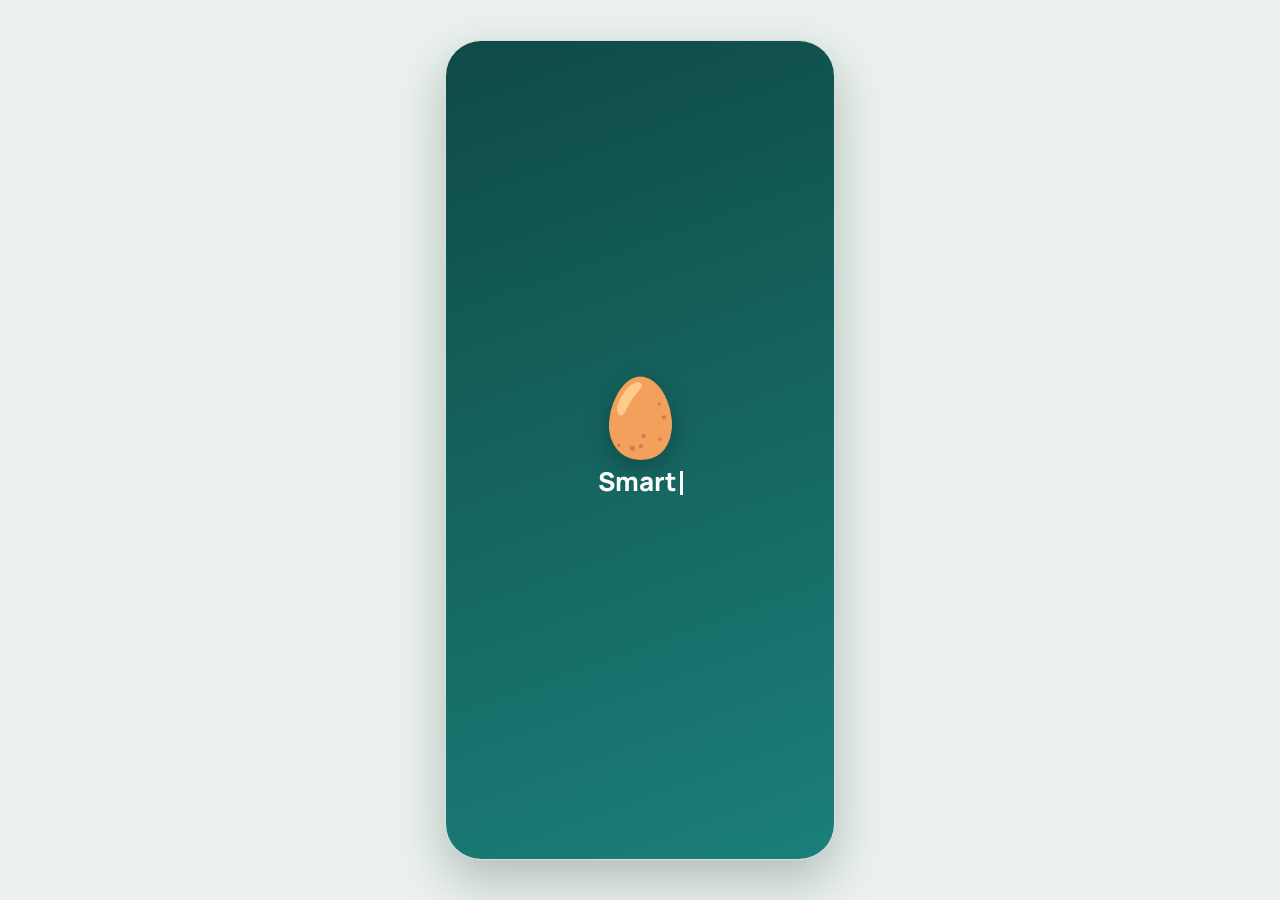
==== index.html @ caafd358 "Rename index (1).html to index.html" ====
<!DOCTYPE html>
<html lang="en">
<head>
<meta charset="utf-8">
<meta name="viewport" content="width=device-width, initial-scale=1, viewport-fit=cover">
<meta name="theme-color" content="#1b7f79">
<title>SmartHatch · IoT Egg Incubator App</title>
<link href="https://fonts.googleapis.com/css2?family=Manrope:wght@400;600;800&display=swap" rel="stylesheet">
<link rel="stylesheet" href="style.css">
</head>
<body>
<div class="phone">

  <section id="splash" class="sc">
    <div class="egg pop">🥚</div>
    <h2 id="nm" class="car"></h2>
    <small id="tg">Smart incubation for small farms</small>
  </section>

  <section id="login" class="sc off">
    <div class="logo">🥚</div>
    <h2 id="lt">Welcome Back</h2>
    <p id="ls">Login to monitor your incubator</p>
    <div class="seg" id="tabsL"><button class="on" onclick="lmode('in')">Login</button><button onclick="lmode('up')">Sign up</button></div>
    <input class="fld off" id="nm2" placeholder="Full name" autocomplete="name">
    <input class="fld" id="em" type="email" placeholder="Email" autocomplete="email">
    <input class="fld" id="pw" type="password" placeholder="Password" autocomplete="current-password">
    <div class="err" id="er"></div>
    <button class="btn" id="mainB" onclick="doAuth()">Login</button>
    <button class="lnk" id="fp" onclick="lmode('fg')">Forgot password?</button>
    <div class="or">or</div>
    <button class="soc" onclick="social('Google')"><b style="background:#ea4335">G</b>Login with Google</button>
    <button class="soc" onclick="social('Facebook')"><b style="background:#1877f2">f</b>Login with Facebook</button>
  </section>

  <section id="ready" class="sc off">
    <div class="egg bounce">🥚</div>
    <h2>SmartHatch</h2>
    <small id="gu">Your incubator is ready</small>
    <button class="btn go" id="goBtn">Let’s go</button>
  </section>

  <div id="conn" class="off">
    <div class="cbox">
      <h3>Connecting to incubator</h3>
      <ul>
        <li>Searching for INC-001</li>
        <li>Joining home Wi-Fi</li>
        <li>Syncing cloud database</li>
      </ul>
    </div>
  </div>

  <header>
    <div><h1>SmartHatch</h1><small id="sub"></small></div>
    <div class="hb">
      <div class="bell" id="bell" role="button" tabindex="0" aria-label="Alerts">🔔<b id="bc" class="off">0</b></div>
      <div class="bell" id="av" role="button" tabindex="0" aria-label="Settings">👤</div>
    </div>
  </header>
  <main id="main"></main>
  <nav id="nav"></nav>
  <div class="toast off" id="toast"></div>
</div>
<script src="app.js"></script>
</body>
</html>
---- style.css ----
:root{--bg:#eaf1ee;--card:#fff;--ink:#12261f;--mut:#5d7068;--line:#d5e0db;--acc:#1b7f79;--heat:#e8871e;--ok:#2e9e5b;--bad:#d64545;--soft:#f3f7f5;--nav:#fff}
:root[data-theme=dark]{--bg:#0d1714;--card:#16251f;--ink:#e6f1ec;--mut:#92a89f;--line:#26382f;--soft:#1b2d26;--nav:#122019;--acc:#3dbdb4}
*{box-sizing:border-box;-webkit-tap-highlight-color:transparent}
body{margin:0;font:400 14px Manrope,system-ui,-apple-system,"Segoe UI",sans-serif;background:var(--bg);color:var(--ink);min-height:100vh;display:flex;justify-content:center;align-items:center}
.off{display:none!important}
.phone{width:390px;max-width:100%;height:820px;max-height:100vh;background:var(--bg);border-radius:36px;border:1px solid var(--line);overflow:hidden;display:flex;flex-direction:column;box-shadow:0 20px 50px rgba(10,30,25,.25);position:relative}
@media(max-width:480px){body{display:block}.phone{width:100%;height:100vh;height:100dvh;max-height:none;border-radius:0;border:0;box-shadow:none}}
header{padding:calc(14px + env(safe-area-inset-top,0px)) 18px 8px;display:flex;justify-content:space-between;align-items:center}
h1{font-size:19px;margin:0;font-weight:800}header small{color:var(--mut);font-size:12px;display:flex;align-items:center;gap:6px;margin-top:2px}
.hb{display:flex;gap:8px}.d{width:8px;height:8px;border-radius:50%;background:var(--mut)}.d.g{background:var(--ok)}.d.r{background:var(--bad)}
.bell{position:relative;width:38px;height:38px;border-radius:12px;background:var(--card);border:1px solid var(--line);display:grid;place-items:center;cursor:pointer;font-size:17px}
.bell b{position:absolute;top:-4px;right:-4px;background:var(--bad);color:#fff;font-size:10px;border-radius:9px;padding:1px 5px}
main{flex:1;overflow-y:auto;padding:4px 16px 34px}
.card{background:var(--card);border:1px solid var(--line);border-radius:16px;padding:14px;margin-bottom:12px}
.card h3{margin:0 0 10px;font-size:14px;font-weight:800}
.row{display:flex;justify-content:space-between;align-items:center;gap:10px}
.grid{display:grid;grid-template-columns:1fr 1fr;gap:10px}
.mut{color:var(--mut);font-size:13px;margin:0}.item{padding:11px 0;border-bottom:1px solid var(--line)}.item:last-child{border:0;padding-bottom:0}.item:first-of-type{padding-top:0}
.item p{margin:2px 0 0;font-size:12px;color:var(--mut)}
.hero{background:linear-gradient(135deg,#145e5a,#1b7f79);color:#fff;border:0}
.hero .big{font-size:34px;font-weight:800;line-height:1.1}.hero .big span{font-size:15px;font-weight:600}.hero small{opacity:.85}
.hero .seg{margin-top:12px}.hero .seg button{background:rgba(255,255,255,.16);color:#fff;border-color:rgba(255,255,255,.3)}
.bar{height:8px;border-radius:5px;background:rgba(255,255,255,.25);margin-top:10px;overflow:hidden}.bar i{display:block;height:100%;background:#ffd08a}
.tile{text-align:center}.tile .l{font-size:12px;color:var(--mut)}
.chip{font-size:11px;font-weight:700;padding:3px 9px;border-radius:20px;background:var(--soft);color:var(--mut);border:1px solid var(--line)}
.chip.ok{color:var(--ok);border-color:var(--ok)}.chip.bad{color:var(--bad);border-color:var(--bad)}.chip.warn{color:var(--heat);border-color:var(--heat)}.chip.lt{background:rgba(255,255,255,.18);color:#fff;border:0}
.leg{display:flex;gap:14px;font-size:12px;color:var(--mut);margin-top:4px}.leg i{display:inline-block;width:10px;height:10px;border-radius:3px;margin-right:5px}
.tl{display:flex;justify-content:space-between;position:relative}.tl::before{content:"";position:absolute;left:9%;right:9%;top:10px;height:3px;background:var(--line)}
.tl div{position:relative;text-align:center;flex:1;font-size:11px;font-weight:700}.tl i{display:block;width:16px;height:16px;border-radius:50%;background:var(--card);border:3px solid var(--line);margin:2px auto 6px}.tl .done i{background:var(--acc);border-color:var(--acc)}.tl small{display:block;color:var(--mut);font-weight:600}
.meter{height:8px;background:var(--soft);border-radius:5px;overflow:hidden;margin-top:6px}.meter i{display:block;height:100%;background:var(--acc)}
.seg{display:flex;gap:6px;flex-wrap:wrap}.seg button{flex:1;min-width:70px;padding:9px 4px;border-radius:10px;border:1px solid var(--line);background:var(--soft);color:var(--ink);font:700 12px Manrope,system-ui,sans-serif;cursor:pointer}
.seg button.on{background:var(--acc);color:#fff;border-color:var(--acc)}
.btn{width:100%;padding:12px;border-radius:12px;border:0;background:var(--acc);color:#fff;font:800 14px Manrope,system-ui,sans-serif;cursor:pointer}
.btn.alt{background:var(--soft);color:var(--ink);border:1px solid var(--line)}.btn.red{background:var(--bad)}.btn.sm{width:auto;padding:10px 14px;white-space:nowrap}.btn:disabled{opacity:.45;cursor:not-allowed}
.sw{width:46px;height:26px;border-radius:14px;background:var(--line);position:relative;border:0;cursor:pointer;flex:none}
.sw::after{content:"";position:absolute;top:3px;left:3px;width:20px;height:20px;border-radius:50%;background:#fff}.sw.on{background:var(--acc)}.sw.on::after{left:23px}.sw:disabled{opacity:.4;cursor:not-allowed}
input[type=range]{width:100%;accent-color:var(--acc)}
.fld{width:100%;padding:13px 14px;border-radius:12px;border:1px solid var(--line);background:var(--card);color:var(--ink);font:600 14px Manrope,system-ui,sans-serif}.fld:focus{outline:2px solid var(--acc);border-color:var(--acc)}
.tw{overflow:auto;max-height:320px}table{border-collapse:collapse;width:100%;font-size:11.5px;white-space:nowrap}
th{text-align:left;color:var(--mut);font-weight:700;padding:6px 8px;border-bottom:1px solid var(--line);position:sticky;top:0;background:var(--card)}td{padding:6px 8px;border-bottom:1px solid var(--line)}
.path{font:11.5px ui-monospace,Menlo,Consolas,monospace;background:var(--soft);padding:2px 6px;border-radius:6px;word-break:break-all}
.tree{font-size:12px;line-height:1.7;color:var(--mut)}.tree b{color:var(--ink)}
.sync{display:flex;align-items:center;gap:10px;font-size:12px}.dot{width:9px;height:9px;border-radius:50%;background:var(--ok);box-shadow:0 0 0 4px rgba(46,158,91,.2)}.dot.r{background:var(--bad);box-shadow:none}
.batt{height:22px;border:2px solid var(--ink);border-radius:6px;position:relative;margin:8px 0}.batt i{position:absolute;inset:2px;background:var(--ok);border-radius:3px;display:block}
.lock{text-align:center;padding:34px 10px 22px}.lock h2{margin:14px 0 6px;font-size:20px}.lock p{margin:0;color:var(--mut);line-height:1.6;font-size:13px}
.ghost{width:92px;height:92px;border-radius:50%;margin:0 auto;display:grid;place-items:center;background:var(--soft);border:2px dashed var(--line);color:var(--mut)}
.sk{height:84px;border-radius:16px;margin-bottom:12px;background:linear-gradient(90deg,var(--soft) 25%,var(--line) 50%,var(--soft) 75%);background-size:200% 100%;animation:sh 1.6s linear infinite}.sk.s2{height:130px}.sk.s3{height:60px}
nav{position:relative;z-index:5;display:flex;align-items:flex-end;background:var(--nav);border-top:1px solid var(--line);padding:6px 6px calc(8px + env(safe-area-inset-bottom,0px))}
nav>button{flex:1;background:none;border:0;color:var(--mut);font:600 10.5px Manrope,system-ui,sans-serif;display:flex;flex-direction:column;align-items:center;gap:2px;padding:6px 0;cursor:pointer}
nav>button span{font-size:19px}nav>button.on{color:var(--acc)}
.fabw{flex:0 0 80px;position:relative;display:flex;justify-content:center}
.fab{width:60px;height:60px;border-radius:50%;border:0;margin-top:-34px;background:#4a5a54;color:#fff;display:grid;place-items:center;cursor:pointer;box-shadow:0 8px 20px rgba(0,0,0,.3);position:relative;transition:background .3s,box-shadow .3s}
.fab.on{background:linear-gradient(135deg,#2ec27e,#1b9a6a);box-shadow:0 0 0 6px rgba(46,194,126,.2),0 8px 22px rgba(46,194,126,.5)}
.fab:not(.on)::after{content:"";position:absolute;inset:-4px;border-radius:50%;border:2px solid var(--acc);animation:fp 1.8s ease-out infinite}
.hint{position:absolute;bottom:62px;background:var(--ink);color:var(--bg);font-size:11px;font-weight:700;padding:5px 10px;border-radius:9px;white-space:nowrap;animation:bob 1.6s ease-in-out infinite}
.toast{position:absolute;left:14px;right:14px;top:70px;background:var(--ink);color:var(--bg);padding:11px 14px;border-radius:12px;font-size:13px;font-weight:600;z-index:40;animation:ti .35s}
#conn{position:absolute;inset:0;z-index:30;background:rgba(8,20,16,.62);display:grid;place-items:center;backdrop-filter:blur(4px)}
.cbox{background:var(--card);border-radius:20px;padding:22px;width:84%}.cbox h3{margin:0 0 14px;font-size:16px}.cbox ul{list-style:none;margin:0;padding:0}.cbox li{padding:8px 0;color:var(--mut);font-weight:600}
.cbox li::before{content:"";display:inline-block;width:18px;height:18px;border-radius:50%;border:2px solid var(--line);margin-right:10px;vertical-align:-4px;text-align:center;line-height:14px;font-size:11px;color:#fff}
.cbox li.run{color:var(--ink)}.cbox li.run::before{border-top-color:var(--acc);animation:sp .7s linear infinite}
.cbox li.ok{color:var(--ink)}.cbox li.ok::before{content:"✓";background:var(--ok);border-color:var(--ok)}
.sc{position:absolute;inset:0;z-index:20;background:linear-gradient(160deg,#0f4a47,#1b7f79);color:#fff;display:flex;flex-direction:column;align-items:center;justify-content:center;gap:10px;padding:24px;text-align:center;animation:fi .5s}
.sc h2{margin:0;font-size:26px;font-weight:800;min-height:34px}.sc small{opacity:.85}#tg{opacity:0;transition:opacity .6s}
.egg{font-size:76px;position:relative;line-height:1;filter:drop-shadow(0 8px 12px rgba(0,0,0,.25))}
.egg.pop{animation:pop .9s cubic-bezier(.3,1.6,.5,1) both}
.egg.pop::before{content:"";position:absolute;left:50%;top:50%;width:90px;height:90px;margin:-45px;border-radius:50%;border:3px solid #ffd08a;animation:ring 1s .25s ease-out both}
.egg.bounce{animation:bn 1s ease-in-out infinite}
.car::after{content:"";display:inline-block;width:3px;height:24px;background:#fff;margin-left:3px;vertical-align:-4px;animation:bl .7s steps(1) infinite}
#login{background:var(--bg);color:var(--ink);justify-content:flex-start;align-items:stretch;text-align:left;overflow-y:auto;padding-top:max(44px,env(safe-area-inset-top,0px))}
#login .logo{text-align:center;font-size:46px}#login h2{text-align:center}#login p{margin:0 0 6px;text-align:center;color:var(--mut);font-size:13px}
.soc{display:flex;align-items:center;justify-content:center;gap:10px;width:100%;padding:12px;border-radius:12px;border:1px solid var(--line);background:var(--card);color:var(--ink);font:700 14px Manrope,system-ui,sans-serif;cursor:pointer}
.soc b{width:22px;height:22px;border-radius:50%;display:grid;place-items:center;color:#fff;font-size:13px}
.lnk{background:none;border:0;color:var(--acc);font:700 13px Manrope,system-ui,sans-serif;cursor:pointer;padding:4px}
.or{display:flex;align-items:center;gap:10px;color:var(--mut);font-size:12px}.or::before,.or::after{content:"";flex:1;height:1px;background:var(--line)}
.err{color:var(--bad);font-size:12px;min-height:16px}.btn.go{background:#fff;color:#0f4a47;width:auto;padding:14px 46px;margin-top:18px;font-size:16px}
.leave{animation:lv .6s ease-in forwards!important}
button:focus-visible,.bell:focus-visible{outline:2px solid var(--acc);outline-offset:2px}
.btn,.seg button,.soc,.bell,nav>button,.fab{transition:transform .15s,background .3s}.btn:active,.seg button:active,.soc:active,.bell:active,nav>button:active,.fab:active{transform:scale(.94)}
@keyframes fi{from{opacity:0}}@keyframes sh{to{background-position:-200% 0}}@keyframes sp{to{transform:rotate(360deg)}}
@keyframes fp{from{transform:scale(1);opacity:.9}to{transform:scale(1.55);opacity:0}}@keyframes bob{50%{transform:translateY(-5px)}}
@keyframes pop{0%{transform:scale(0) rotate(-25deg)}100%{transform:scale(1) rotate(0)}}@keyframes ring{from{transform:scale(.3);opacity:1}to{transform:scale(2.4);opacity:0}}
@keyframes bn{0%,100%{transform:translateY(0)}45%{transform:translateY(-46px) scale(.96,1.05)}85%{transform:translateY(0) scale(1.12,.88)}}
@keyframes bl{50%{opacity:0}}@keyframes lv{to{transform:scale(1.5);opacity:0}}@keyframes ti{from{opacity:0;transform:translateY(-14px)}}
@keyframes up{from{opacity:0;transform:translateY(16px)}}@keyframes gw{from{width:0}}@keyframes dr{from{stroke-dashoffset:600}}@keyframes rg{from{stroke-dasharray:0 238.8}}
main.enter>*{animation:up .5s cubic-bezier(.2,.8,.3,1) both}
main.enter .meter i,main.enter .bar i,main.enter .batt i{animation:gw .9s .2s ease-out both}
main.enter polyline{stroke-dasharray:600;animation:dr 1.1s .2s ease-out both}
main.enter svg circle+circle{animation:rg 1s .2s ease-out both}
#login:not(.off)>*{animation:up .5s cubic-bezier(.2,.8,.3,1) both}
#ready:not(.off)>:nth-child(n+2){animation:up .6s both}#ready:not(.off)>:nth-child(2){animation-delay:.2s}#ready:not(.off)>:nth-child(3){animation-delay:.35s}#ready:not(.off)>:nth-child(4){animation-delay:.5s}
@media(prefers-reduced-motion:reduce){*,*::before,*::after{animation:none!important;transition:none!important}}
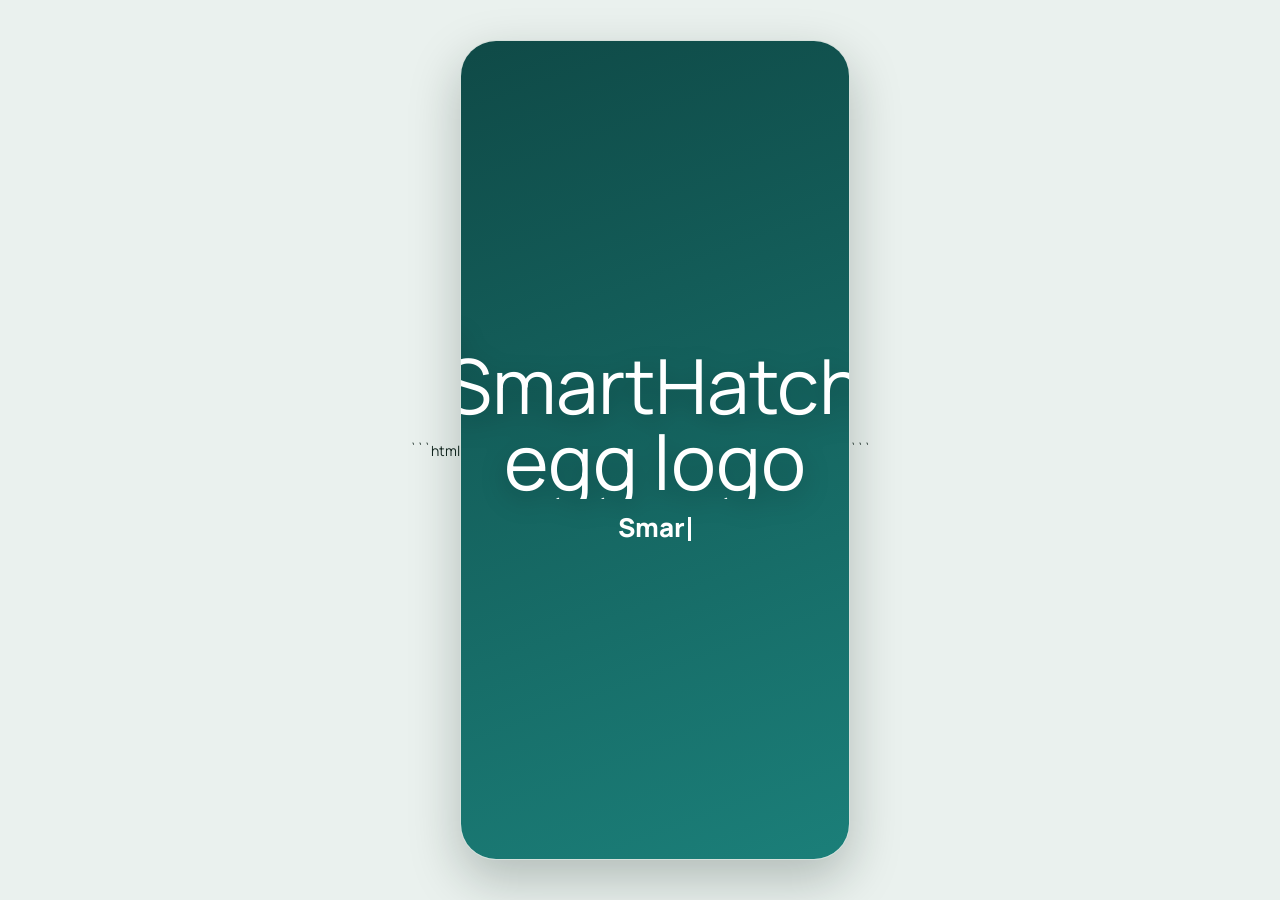
==== commit 0511ae31: "Update index.html" ====
--- a/index.html
+++ b/index.html
@@ -1,67 +1,182 @@
+```html
 <!DOCTYPE html>
 <html lang="en">
 <head>
-<meta charset="utf-8">
-<meta name="viewport" content="width=device-width, initial-scale=1, viewport-fit=cover">
-<meta name="theme-color" content="#1b7f79">
-<title>SmartHatch · IoT Egg Incubator App</title>
-<link href="https://fonts.googleapis.com/css2?family=Manrope:wght@400;600;800&display=swap" rel="stylesheet">
-<link rel="stylesheet" href="style.css">
+  <meta charset="utf-8">
+  <meta name="viewport" content="width=device-width, initial-scale=1, viewport-fit=cover">
+  <meta name="theme-color" content="#1b7f79">
+
+  <title>SmartHatch · IoT Egg Incubator App</title>
+
+  <link
+    href="https://fonts.googleapis.com/css2?family=Manrope:wght@400;600;800&display=swap"
+    rel="stylesheet"
+  >
+
+  <link rel="stylesheet" href="style.css">
 </head>
+
 <body>
-<div class="phone">
+  <div class="phone">
 
-  <section id="splash" class="sc">
-    <div class="egg pop">🥚</div>
-    <h2 id="nm" class="car"></h2>
-    <small id="tg">Smart incubation for small farms</small>
-  </section>
+    <!-- SPLASH SCREEN -->
+    <section id="splash" class="sc">
+      <div class="egg pop">
+        <img
+          src="egg-logo.png"
+          alt="SmartHatch egg logo"
+          class="egg-logo"
+        >
+      </div>
 
-  <section id="login" class="sc off">
-    <div class="logo">🥚</div>
-    <h2 id="lt">Welcome Back</h2>
-    <p id="ls">Login to monitor your incubator</p>
-    <div class="seg" id="tabsL"><button class="on" onclick="lmode('in')">Login</button><button onclick="lmode('up')">Sign up</button></div>
-    <input class="fld off" id="nm2" placeholder="Full name" autocomplete="name">
-    <input class="fld" id="em" type="email" placeholder="Email" autocomplete="email">
-    <input class="fld" id="pw" type="password" placeholder="Password" autocomplete="current-password">
-    <div class="err" id="er"></div>
-    <button class="btn" id="mainB" onclick="doAuth()">Login</button>
-    <button class="lnk" id="fp" onclick="lmode('fg')">Forgot password?</button>
-    <div class="or">or</div>
-    <button class="soc" onclick="social('Google')"><b style="background:#ea4335">G</b>Login with Google</button>
-    <button class="soc" onclick="social('Facebook')"><b style="background:#1877f2">f</b>Login with Facebook</button>
-  </section>
+      <h2 id="nm" class="car"></h2>
+      <small id="tg">Smart incubation for small farms</small>
+    </section>
 
-  <section id="ready" class="sc off">
-    <div class="egg bounce">🥚</div>
-    <h2>SmartHatch</h2>
-    <small id="gu">Your incubator is ready</small>
-    <button class="btn go" id="goBtn">Let’s go</button>
-  </section>
+    <!-- LOGIN AND SIGN-UP -->
+    <section id="login" class="sc off">
+      <div class="logo">
+        <img
+          src="egg-logo.png"
+          alt="SmartHatch logo"
+          class="egg-logo"
+        >
+      </div>
 
-  <div id="conn" class="off">
-    <div class="cbox">
-      <h3>Connecting to incubator</h3>
-      <ul>
-        <li>Searching for INC-001</li>
-        <li>Joining home Wi-Fi</li>
-        <li>Syncing cloud database</li>
-      </ul>
+      <h2 id="lt">Welcome Back</h2>
+      <p id="ls">Login to monitor your incubator</p>
+
+      <div class="seg" id="tabsL">
+        <button class="on" onclick="lmode('in')">Login</button>
+        <button onclick="lmode('up')">Sign up</button>
+      </div>
+
+      <input
+        class="fld off"
+        id="nm2"
+        type="text"
+        placeholder="Full name"
+        autocomplete="name"
+      >
+
+      <input
+        class="fld"
+        id="em"
+        type="email"
+        placeholder="Email"
+        autocomplete="email"
+      >
+
+      <input
+        class="fld"
+        id="pw"
+        type="password"
+        placeholder="Password"
+        autocomplete="current-password"
+      >
+
+      <div class="err" id="er" role="alert"></div>
+
+      <button class="btn" id="mainB" onclick="doAuth()">
+        Login
+      </button>
+
+      <button class="lnk" id="fp" onclick="lmode('fg')">
+        Forgot password?
+      </button>
+
+      <div class="or">or</div>
+
+      <button class="soc" onclick="social('Google')">
+        <b style="background:#ea4335">G</b>
+        Login with Google
+      </button>
+
+      <button class="soc" onclick="social('Facebook')">
+        <b style="background:#1877f2">f</b>
+        Login with Facebook
+      </button>
+    </section>
+
+    <!-- INCUBATOR READY SCREEN -->
+    <section id="ready" class="sc off">
+      <div class="egg bounce">
+        <img
+          src="egg-logo.png"
+          alt="SmartHatch egg"
+          class="egg-logo"
+        >
+      </div>
+
+      <h2>SmartHatch</h2>
+      <small id="gu">Your incubator is ready</small>
+
+      <button class="btn go" id="goBtn">
+        Let's go
+      </button>
+    </section>
+
+    <!-- CONNECTION STATUS -->
+    <div id="conn" class="off">
+      <div class="cbox">
+        <h3>Connecting to incubator</h3>
+
+        <ul>
+          <li>Searching for INC-001</li>
+          <li>Joining home Wi-Fi</li>
+          <li>Syncing cloud database</li>
+        </ul>
+      </div>
     </div>
+
+    <!-- MAIN APP HEADER -->
+    <header>
+      <div>
+        <h1>SmartHatch</h1>
+        <small id="sub"></small>
+      </div>
+
+      <div class="hb">
+        <div
+          class="bell"
+          id="bell"
+          role="button"
+          tabindex="0"
+          aria-label="Alerts"
+        >
+          🔔
+          <b id="bc" class="off">0</b>
+        </div>
+
+        <div
+          class="bell"
+          id="av"
+          role="button"
+          tabindex="0"
+          aria-label="Settings"
+        >
+          👤
+        </div>
+      </div>
+    </header>
+
+    <!-- DYNAMIC APP CONTENT -->
+    <main id="main"></main>
+
+    <!-- BOTTOM NAVIGATION -->
+    <nav id="nav"></nav>
+
+    <!-- NOTIFICATIONS -->
+    <div
+      class="toast off"
+      id="toast"
+      role="status"
+      aria-live="polite"
+    ></div>
+
   </div>
 
-  <header>
-    <div><h1>SmartHatch</h1><small id="sub"></small></div>
-    <div class="hb">
-      <div class="bell" id="bell" role="button" tabindex="0" aria-label="Alerts">🔔<b id="bc" class="off">0</b></div>
-      <div class="bell" id="av" role="button" tabindex="0" aria-label="Settings">👤</div>
-    </div>
-  </header>
-  <main id="main"></main>
-  <nav id="nav"></nav>
-  <div class="toast off" id="toast"></div>
-</div>
-<script src="app.js"></script>
+  <script src="app.js"></script>
 </body>
 </html>
+```
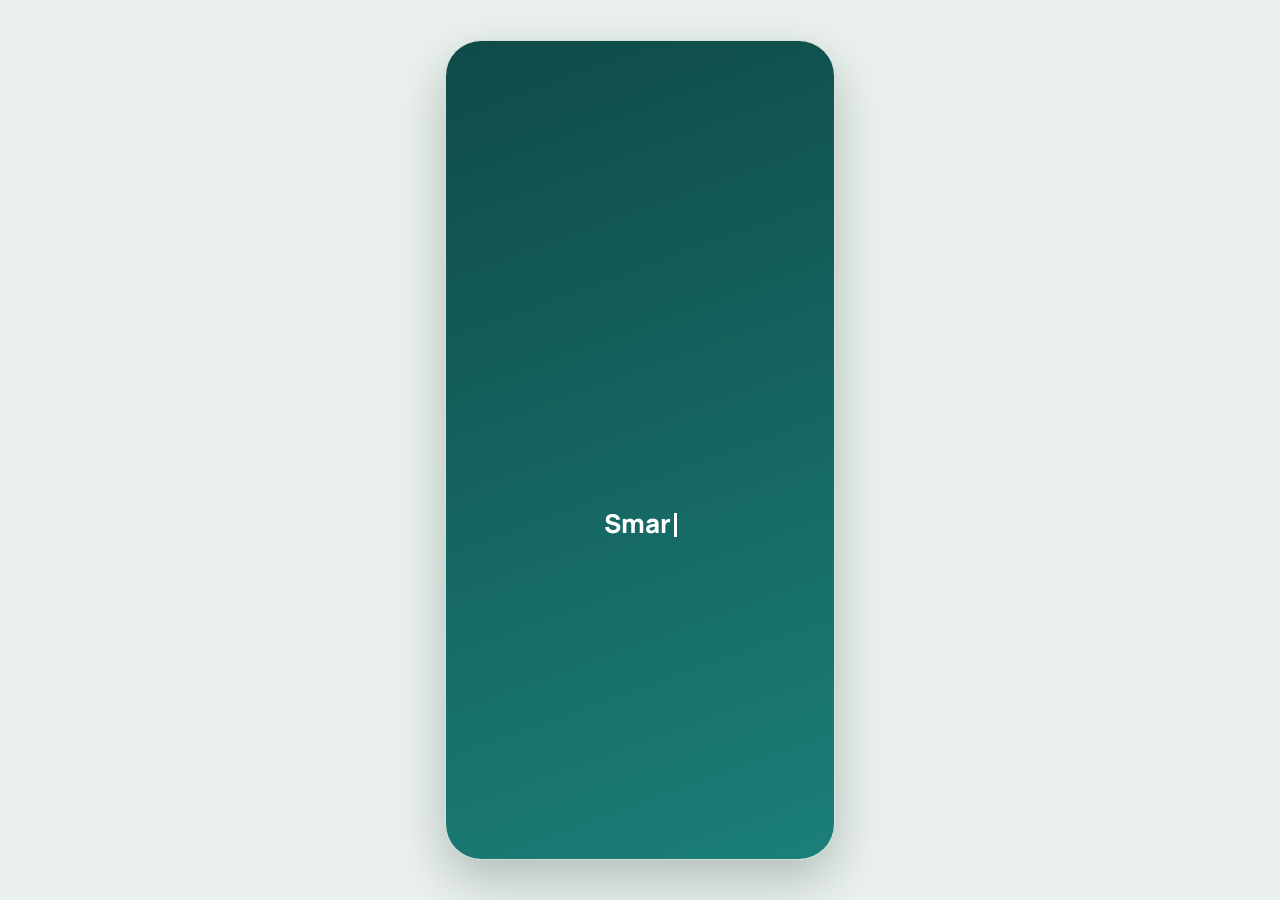
==== commit f4b51089: "Refactor HTML structure and remove commented code" ====
--- a/index.html
+++ b/index.html
@@ -1,182 +1,67 @@
-```html
 <!DOCTYPE html>
 <html lang="en">
 <head>
-  <meta charset="utf-8">
-  <meta name="viewport" content="width=device-width, initial-scale=1, viewport-fit=cover">
-  <meta name="theme-color" content="#1b7f79">
+<meta charset="utf-8">
+<meta name="viewport" content="width=device-width, initial-scale=1, viewport-fit=cover">
+<meta name="theme-color" content="#1b7f79">
+<title>SmartHatch · IoT Egg Incubator App</title>
+<link href="https://fonts.googleapis.com/css2?family=Manrope:wght@400;600;800&display=swap" rel="stylesheet">
+<link rel="stylesheet" href="style.css">
+</head>
+<body>
+<div class="phone">
 
-  <title>SmartHatch · IoT Egg Incubator App</title>
+  <section id="splash" class="sc">
+    <div class="egg pop"><div class="sprite"></div></div>
+    <h2 id="nm" class="car"></h2>
+    <small id="tg">Smart incubation for small farms</small>
+  </section>
 
-  <link
-    href="https://fonts.googleapis.com/css2?family=Manrope:wght@400;600;800&display=swap"
-    rel="stylesheet"
-  >
+  <section id="login" class="sc off">
+    <div class="logo"><div class="badge"><div class="sprite sm"></div></div></div>
+    <h2 id="lt">Welcome Back</h2>
+    <p id="ls">Login to monitor your incubator</p>
+    <div class="seg" id="tabsL"><button class="on" onclick="lmode('in')">Login</button><button onclick="lmode('up')">Sign up</button></div>
+    <input class="fld off" id="nm2" placeholder="Full name" autocomplete="name">
+    <input class="fld" id="em" type="email" placeholder="Email" autocomplete="email">
+    <input class="fld" id="pw" type="password" placeholder="Password" autocomplete="current-password">
+    <div class="err" id="er"></div>
+    <button class="btn" id="mainB" onclick="doAuth()">Login</button>
+    <button class="lnk" id="fp" onclick="lmode('fg')">Forgot password?</button>
+    <div class="or">or</div>
+    <button class="soc" onclick="social('Google')"><b style="background:#ea4335">G</b>Login with Google</button>
+    <button class="soc" onclick="social('Facebook')"><b style="background:#1877f2">f</b>Login with Facebook</button>
+  </section>
 
-  <link rel="stylesheet" href="style.css">
-</head>
+  <section id="ready" class="sc off">
+    <div class="egg bounce"><div class="sprite"></div></div>
+    <h2>SmartHatch</h2>
+    <small id="gu">Your incubator is ready</small>
+    <button class="btn go" id="goBtn">Let’s go</button>
+  </section>
 
-<body>
-  <div class="phone">
-
-    <!-- SPLASH SCREEN -->
-    <section id="splash" class="sc">
-      <div class="egg pop">
-        <img
-          src="egg-logo.png"
-          alt="SmartHatch egg logo"
-          class="egg-logo"
-        >
-      </div>
-
-      <h2 id="nm" class="car"></h2>
-      <small id="tg">Smart incubation for small farms</small>
-    </section>
-
-    <!-- LOGIN AND SIGN-UP -->
-    <section id="login" class="sc off">
-      <div class="logo">
-        <img
-          src="egg-logo.png"
-          alt="SmartHatch logo"
-          class="egg-logo"
-        >
-      </div>
-
-      <h2 id="lt">Welcome Back</h2>
-      <p id="ls">Login to monitor your incubator</p>
-
-      <div class="seg" id="tabsL">
-        <button class="on" onclick="lmode('in')">Login</button>
-        <button onclick="lmode('up')">Sign up</button>
-      </div>
-
-      <input
-        class="fld off"
-        id="nm2"
-        type="text"
-        placeholder="Full name"
-        autocomplete="name"
-      >
-
-      <input
-        class="fld"
-        id="em"
-        type="email"
-        placeholder="Email"
-        autocomplete="email"
-      >
-
-      <input
-        class="fld"
-        id="pw"
-        type="password"
-        placeholder="Password"
-        autocomplete="current-password"
-      >
-
-      <div class="err" id="er" role="alert"></div>
-
-      <button class="btn" id="mainB" onclick="doAuth()">
-        Login
-      </button>
-
-      <button class="lnk" id="fp" onclick="lmode('fg')">
-        Forgot password?
-      </button>
-
-      <div class="or">or</div>
-
-      <button class="soc" onclick="social('Google')">
-        <b style="background:#ea4335">G</b>
-        Login with Google
-      </button>
-
-      <button class="soc" onclick="social('Facebook')">
-        <b style="background:#1877f2">f</b>
-        Login with Facebook
-      </button>
-    </section>
-
-    <!-- INCUBATOR READY SCREEN -->
-    <section id="ready" class="sc off">
-      <div class="egg bounce">
-        <img
-          src="egg-logo.png"
-          alt="SmartHatch egg"
-          class="egg-logo"
-        >
-      </div>
-
-      <h2>SmartHatch</h2>
-      <small id="gu">Your incubator is ready</small>
-
-      <button class="btn go" id="goBtn">
-        Let's go
-      </button>
-    </section>
-
-    <!-- CONNECTION STATUS -->
-    <div id="conn" class="off">
-      <div class="cbox">
-        <h3>Connecting to incubator</h3>
-
-        <ul>
-          <li>Searching for INC-001</li>
-          <li>Joining home Wi-Fi</li>
-          <li>Syncing cloud database</li>
-        </ul>
-      </div>
+  <div id="conn" class="off">
+    <div class="cbox">
+      <h3>Connecting to incubator</h3>
+      <ul>
+        <li>Searching for INC-001</li>
+        <li>Joining home Wi-Fi</li>
+        <li>Syncing cloud database</li>
+      </ul>
     </div>
-
-    <!-- MAIN APP HEADER -->
-    <header>
-      <div>
-        <h1>SmartHatch</h1>
-        <small id="sub"></small>
-      </div>
-
-      <div class="hb">
-        <div
-          class="bell"
-          id="bell"
-          role="button"
-          tabindex="0"
-          aria-label="Alerts"
-        >
-          🔔
-          <b id="bc" class="off">0</b>
-        </div>
-
-        <div
-          class="bell"
-          id="av"
-          role="button"
-          tabindex="0"
-          aria-label="Settings"
-        >
-          👤
-        </div>
-      </div>
-    </header>
-
-    <!-- DYNAMIC APP CONTENT -->
-    <main id="main"></main>
-
-    <!-- BOTTOM NAVIGATION -->
-    <nav id="nav"></nav>
-
-    <!-- NOTIFICATIONS -->
-    <div
-      class="toast off"
-      id="toast"
-      role="status"
-      aria-live="polite"
-    ></div>
-
   </div>
 
-  <script src="app.js"></script>
+  <header>
+    <div><h1>SmartHatch</h1><small id="sub"></small></div>
+    <div class="hb">
+      <div class="bell" id="bell" role="button" tabindex="0" aria-label="Alerts">🔔<b id="bc" class="off">0</b></div>
+      <div class="bell" id="av" role="button" tabindex="0" aria-label="Settings">👤</div>
+    </div>
+  </header>
+  <main id="main"></main>
+  <nav id="nav"></nav>
+  <div class="toast off" id="toast"></div>
+</div>
+<script src="app.js"></script>
 </body>
 </html>
-```
--- a/style.css
+++ b/style.css
@@ -61,10 +61,18 @@
 .cbox li.ok{color:var(--ink)}.cbox li.ok::before{content:"✓";background:var(--ok);border-color:var(--ok)}
 .sc{position:absolute;inset:0;z-index:20;background:linear-gradient(160deg,#0f4a47,#1b7f79);color:#fff;display:flex;flex-direction:column;align-items:center;justify-content:center;gap:10px;padding:24px;text-align:center;animation:fi .5s}
 .sc h2{margin:0;font-size:26px;font-weight:800;min-height:34px}.sc small{opacity:.85}#tg{opacity:0;transition:opacity .6s}
-.egg{font-size:76px;position:relative;line-height:1;filter:drop-shadow(0 8px 12px rgba(0,0,0,.25))}
+
+/* egg animation (sprite sheet: 6 columns x 3 rows) */
+.egg{position:relative;display:grid;place-items:center;mix-blend-mode:screen}
 .egg.pop{animation:pop .9s cubic-bezier(.3,1.6,.5,1) both}
 .egg.pop::before{content:"";position:absolute;left:50%;top:50%;width:90px;height:90px;margin:-45px;border-radius:50%;border:3px solid #ffd08a;animation:ring 1s .25s ease-out both}
 .egg.bounce{animation:bn 1s ease-in-out infinite}
+.sprite{width:120px;height:160px;background:url(egg-sprite.png) 0 0/600% 300% no-repeat;animation:hatch 2.7s steps(1,end) infinite}
+.sprite.sm{width:60px;height:80px}
+.badge{width:84px;height:100px;margin:0 auto;border-radius:22px;background:linear-gradient(160deg,#0f4a47,#1b7f79);display:grid;place-items:center;isolation:isolate}
+.badge .sprite{mix-blend-mode:screen}
+/* end egg animation */
+
 .car::after{content:"";display:inline-block;width:3px;height:24px;background:#fff;margin-left:3px;vertical-align:-4px;animation:bl .7s steps(1) infinite}
 #login{background:var(--bg);color:var(--ink);justify-content:flex-start;align-items:stretch;text-align:left;overflow-y:auto;padding-top:max(44px,env(safe-area-inset-top,0px))}
 #login .logo{text-align:center;font-size:46px}#login h2{text-align:center}#login p{margin:0 0 6px;text-align:center;color:var(--mut);font-size:13px}
@@ -82,6 +90,26 @@
 @keyframes bn{0%,100%{transform:translateY(0)}45%{transform:translateY(-46px) scale(.96,1.05)}85%{transform:translateY(0) scale(1.12,.88)}}
 @keyframes bl{50%{opacity:0}}@keyframes lv{to{transform:scale(1.5);opacity:0}}@keyframes ti{from{opacity:0;transform:translateY(-14px)}}
 @keyframes up{from{opacity:0;transform:translateY(16px)}}@keyframes gw{from{width:0}}@keyframes dr{from{stroke-dashoffset:600}}@keyframes rg{from{stroke-dasharray:0 238.8}}
+@keyframes hatch{
+0%{background-position:0% 0%}
+5.56%{background-position:20% 0%}
+11.11%{background-position:40% 0%}
+16.67%{background-position:60% 0%}
+22.22%{background-position:80% 0%}
+27.78%{background-position:100% 0%}
+33.33%{background-position:0% 50%}
+38.89%{background-position:20% 50%}
+44.44%{background-position:40% 50%}
+50%{background-position:60% 50%}
+55.56%{background-position:80% 50%}
+61.11%{background-position:100% 50%}
+66.67%{background-position:0% 100%}
+72.22%{background-position:20% 100%}
+77.78%{background-position:40% 100%}
+83.33%{background-position:60% 100%}
+88.89%{background-position:80% 100%}
+94.44%{background-position:100% 100%}
+}
 main.enter>*{animation:up .5s cubic-bezier(.2,.8,.3,1) both}
 main.enter .meter i,main.enter .bar i,main.enter .batt i{animation:gw .9s .2s ease-out both}
 main.enter polyline{stroke-dasharray:600;animation:dr 1.1s .2s ease-out both}
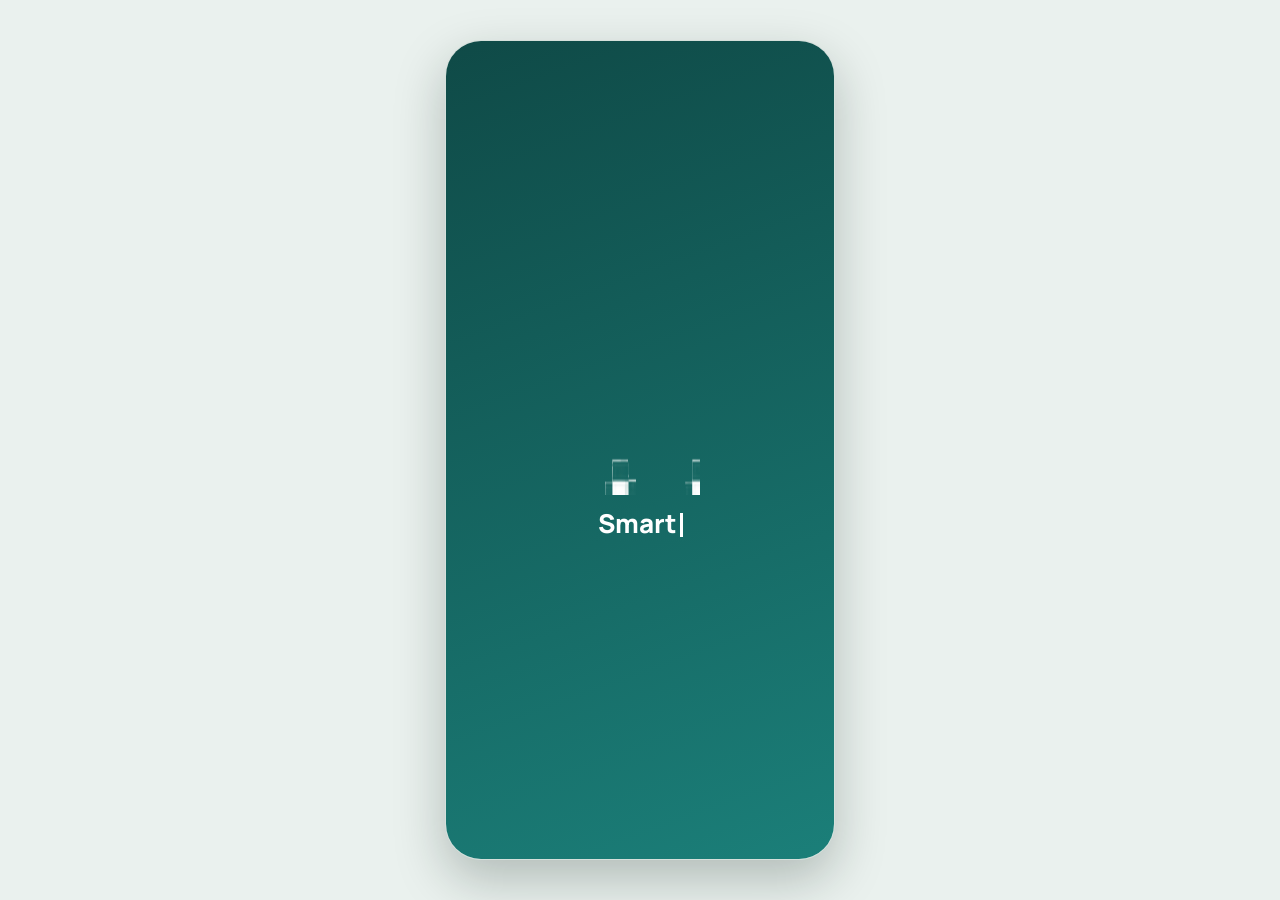
==== commit b51c66e3: "Update index.html" ====
--- a/index.html
+++ b/index.html
@@ -6,7 +6,7 @@
 <meta name="theme-color" content="#1b7f79">
 <title>SmartHatch · IoT Egg Incubator App</title>
 <link href="https://fonts.googleapis.com/css2?family=Manrope:wght@400;600;800&display=swap" rel="stylesheet">
-<link rel="stylesheet" href="style.css">
+<link rel="stylesheet" href="style.css?v=2">
 </head>
 <body>
 <div class="phone">
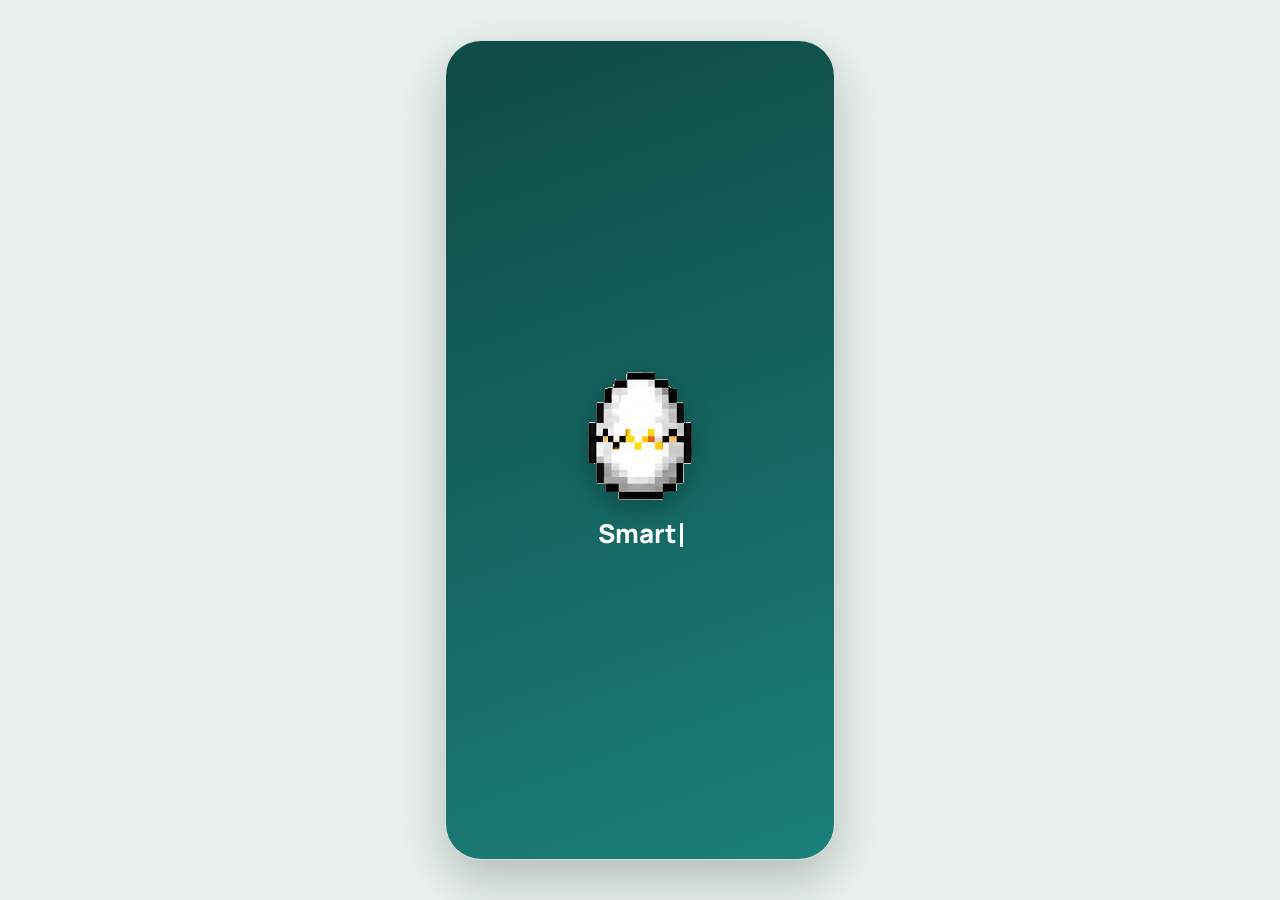
==== commit 238dc05e: "Update stylesheet and script versioning in index.html" ====
--- a/index.html
+++ b/index.html
@@ -6,7 +6,7 @@
 <meta name="theme-color" content="#1b7f79">
 <title>SmartHatch · IoT Egg Incubator App</title>
 <link href="https://fonts.googleapis.com/css2?family=Manrope:wght@400;600;800&display=swap" rel="stylesheet">
-<link rel="stylesheet" href="style.css?v=2">
+<link rel="stylesheet" href="style.css?v=3">
 </head>
 <body>
 <div class="phone">
@@ -62,6 +62,6 @@
   <nav id="nav"></nav>
   <div class="toast off" id="toast"></div>
 </div>
-<script src="app.js"></script>
+<script src="app.js?v=3"></script>
 </body>
 </html>
--- a/style.css
+++ b/style.css
@@ -62,15 +62,14 @@
 .sc{position:absolute;inset:0;z-index:20;background:linear-gradient(160deg,#0f4a47,#1b7f79);color:#fff;display:flex;flex-direction:column;align-items:center;justify-content:center;gap:10px;padding:24px;text-align:center;animation:fi .5s}
 .sc h2{margin:0;font-size:26px;font-weight:800;min-height:34px}.sc small{opacity:.85}#tg{opacity:0;transition:opacity .6s}
 
-/* egg animation (sprite sheet: 6 columns x 3 rows) */
-.egg{position:relative;display:grid;place-items:center;mix-blend-mode:screen}
+/* egg animation (sprite sheet: 9 frames in 1 row) */
+.egg{position:relative;display:grid;place-items:center;filter:drop-shadow(0 8px 12px rgba(0,0,0,.25))}
 .egg.pop{animation:pop .9s cubic-bezier(.3,1.6,.5,1) both}
 .egg.pop::before{content:"";position:absolute;left:50%;top:50%;width:90px;height:90px;margin:-45px;border-radius:50%;border:3px solid #ffd08a;animation:ring 1s .25s ease-out both}
 .egg.bounce{animation:bn 1s ease-in-out infinite}
-.sprite{width:120px;height:160px;background:url(egg-sprite.png) 0 0/600% 300% no-repeat;animation:hatch 2.7s steps(1,end) infinite}
-.sprite.sm{width:60px;height:80px}
-.badge{width:84px;height:100px;margin:0 auto;border-radius:22px;background:linear-gradient(160deg,#0f4a47,#1b7f79);display:grid;place-items:center;isolation:isolate}
-.badge .sprite{mix-blend-mode:screen}
+.sprite{width:140px;height:180px;background:url(egg-sprite.png?v=2) 0 0/900% 100% no-repeat;image-rendering:pixelated;animation:hatch 1.8s steps(9) infinite}
+.sprite.sm{width:70px;height:90px}
+.badge{width:84px;height:100px;margin:0 auto;border-radius:22px;background:linear-gradient(160deg,#0f4a47,#1b7f79);display:grid;place-items:center}
 /* end egg animation */
 
 .car::after{content:"";display:inline-block;width:3px;height:24px;background:#fff;margin-left:3px;vertical-align:-4px;animation:bl .7s steps(1) infinite}
@@ -90,30 +89,13 @@
 @keyframes bn{0%,100%{transform:translateY(0)}45%{transform:translateY(-46px) scale(.96,1.05)}85%{transform:translateY(0) scale(1.12,.88)}}
 @keyframes bl{50%{opacity:0}}@keyframes lv{to{transform:scale(1.5);opacity:0}}@keyframes ti{from{opacity:0;transform:translateY(-14px)}}
 @keyframes up{from{opacity:0;transform:translateY(16px)}}@keyframes gw{from{width:0}}@keyframes dr{from{stroke-dashoffset:600}}@keyframes rg{from{stroke-dasharray:0 238.8}}
-@keyframes hatch{
-0%{background-position:0% 0%}
-5.56%{background-position:20% 0%}
-11.11%{background-position:40% 0%}
-16.67%{background-position:60% 0%}
-22.22%{background-position:80% 0%}
-27.78%{background-position:100% 0%}
-33.33%{background-position:0% 50%}
-38.89%{background-position:20% 50%}
-44.44%{background-position:40% 50%}
-50%{background-position:60% 50%}
-55.56%{background-position:80% 50%}
-61.11%{background-position:100% 50%}
-66.67%{background-position:0% 100%}
-72.22%{background-position:20% 100%}
-77.78%{background-position:40% 100%}
-83.33%{background-position:60% 100%}
-88.89%{background-position:80% 100%}
-94.44%{background-position:100% 100%}
-}
+@keyframes hatch{to{background-position:112.5% 0}}
 main.enter>*{animation:up .5s cubic-bezier(.2,.8,.3,1) both}
 main.enter .meter i,main.enter .bar i,main.enter .batt i{animation:gw .9s .2s ease-out both}
 main.enter polyline{stroke-dasharray:600;animation:dr 1.1s .2s ease-out both}
 main.enter svg circle+circle{animation:rg 1s .2s ease-out both}
 #login:not(.off)>*{animation:up .5s cubic-bezier(.2,.8,.3,1) both}
-#ready:not(.off)>:nth-child(n+2){animation:up .6s both}#ready:not(.off)>:nth-child(2){animation-delay:.2s}#ready:not(.off)>:nth-child(3){animation-delay:.35s}#ready:not(.off)>:nth-child(4){animation-delay:.5s}
-@media(prefers-reduced-motion:reduce){*,*::before,*::after{animation:none!important;transition:none!important}}
+#ready:not(.off)>:nth-child(n+2){animation:up .5s cubic-bezier(.2,.8,.3,1) both}
+
+/* camera */
+.cam{border-radius:12px;overflow:hidden;background:#05100d;margin-top:10px}.cam canvas{display:block;width:100%;height:auto}
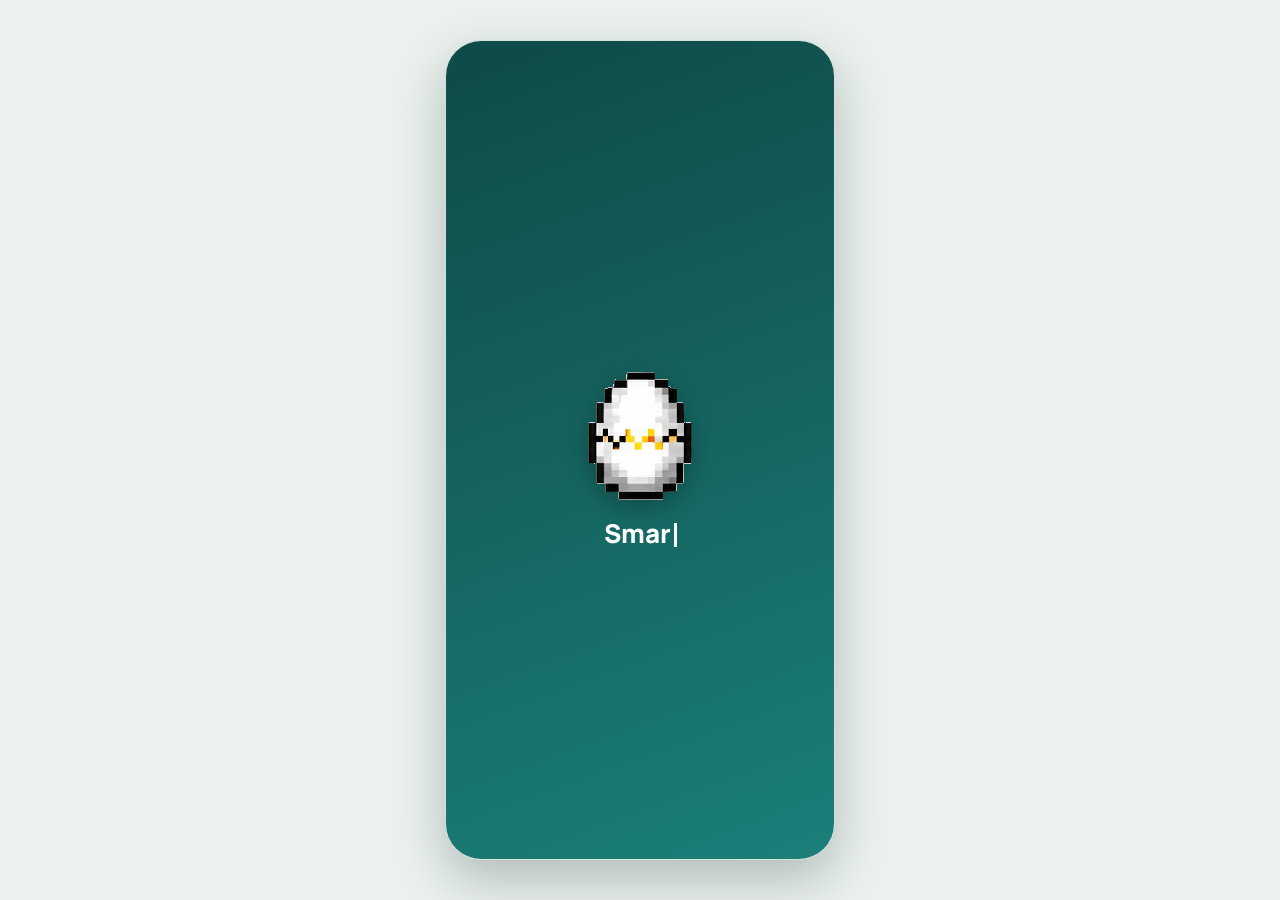
==== commit 36f4db6a: "Update index.html" ====
--- a/index.html
+++ b/index.html
@@ -7,6 +7,8 @@
 <title>SmartHatch · IoT Egg Incubator App</title>
 <link href="https://fonts.googleapis.com/css2?family=Manrope:wght@400;600;800&display=swap" rel="stylesheet">
 <link rel="stylesheet" href="style.css?v=3">
+<!-- ADDED: PWA manifest -->
+<link rel="manifest" href="manifest.json">
 </head>
 <body>
 <div class="phone">
@@ -63,5 +65,9 @@
   <div class="toast off" id="toast"></div>
 </div>
 <script src="app.js?v=3"></script>
+<!-- ADDED: offline support -->
+<script>
+if ('serviceWorker' in navigator) navigator.serviceWorker.register('sw.js');
+</script>
 </body>
 </html>
